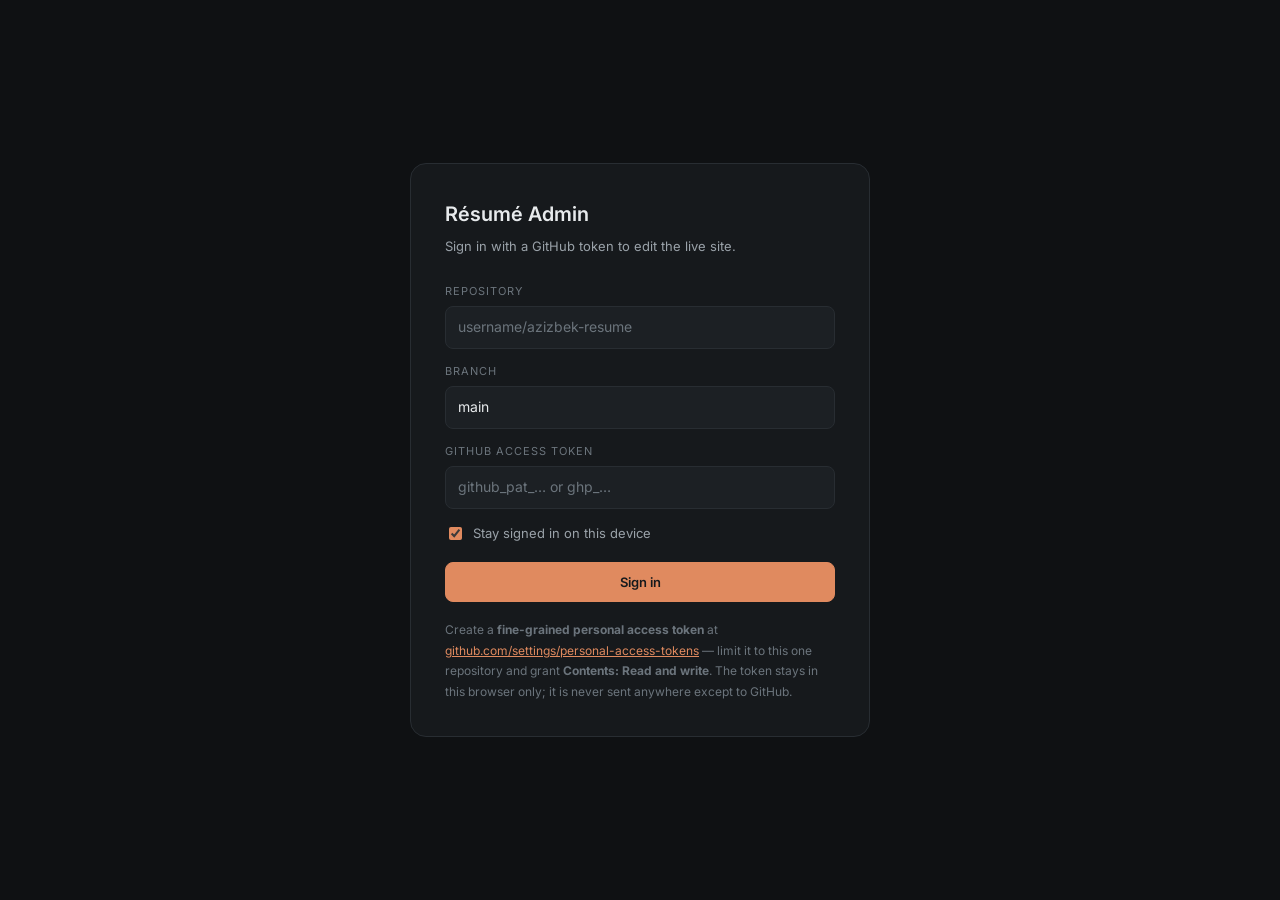
==== admin/index.html @ 7dc724ca "Résumé site: public page, admin panel, content in content.json Co-Authored-By: Claude Opus 5 <norepl" ====
<!DOCTYPE html>
<html lang="en">
<head>
<meta charset="utf-8">
<meta name="viewport" content="width=device-width, initial-scale=1">
<title>Résumé Admin</title>
<meta name="robots" content="noindex, nofollow">
<link rel="icon" href="data:image/svg+xml,<svg xmlns='http://www.w3.org/2000/svg' viewBox='0 0 100 100'><rect width='100' height='100' rx='22' fill='%23e08a5f'/><text x='50' y='70' font-size='56' font-family='monospace' fill='%2316191c' text-anchor='middle'>%E2%9A%99</text></svg>">
<link rel="preconnect" href="https://fonts.googleapis.com">
<link rel="preconnect" href="https://fonts.gstatic.com" crossorigin>
<link href="https://fonts.googleapis.com/css2?family=Inter:wght@400;500;600&display=swap" rel="stylesheet">
<link rel="stylesheet" href="admin.css">
</head>
<body>

<!-- ============ LOGIN ============ -->
<div class="gate" id="gate">
  <div class="gate-card">
    <h1>Résumé Admin</h1>
    <p class="sub">Sign in with a GitHub token to edit the live site.</p>

    <label class="f">
      <span>Repository</span>
      <input type="text" id="in-repo" class="mono" placeholder="username/azizbek-resume" autocomplete="off" spellcheck="false">
    </label>

    <label class="f">
      <span>Branch</span>
      <input type="text" id="in-branch" class="mono" value="main" autocomplete="off" spellcheck="false">
    </label>

    <label class="f">
      <span>GitHub access token</span>
      <input type="password" id="in-token" class="mono" placeholder="github_pat_… or ghp_…" autocomplete="off" spellcheck="false">
    </label>

    <label style="display:flex;align-items:center;gap:8px;font-size:13px;color:var(--ink-2);margin:4px 0 18px;cursor:pointer">
      <input type="checkbox" id="in-remember" checked style="width:auto;accent-color:var(--accent)">
      Stay signed in on this device
    </label>

    <button class="btn btn-primary btn-wide" id="btn-login">Sign in</button>
    <div class="msg" id="gate-msg"></div>

    <p class="help">
      Create a <b>fine-grained personal access token</b> at
      <a href="https://github.com/settings/personal-access-tokens/new" target="_blank" rel="noopener">github.com/settings/personal-access-tokens</a>
      — limit it to this one repository and grant <b>Contents: Read and write</b>.
      The token stays in this browser only; it is never sent anywhere except to GitHub.
    </p>
  </div>
</div>

<!-- ============ APP ============ -->
<div class="app" id="app">
  <aside class="sidebar">
    <div class="brand">
      <div class="t">Résumé Admin</div>
      <div class="r" id="brand-repo"></div>
    </div>
    <nav class="snav" id="snav"></nav>
    <div class="sfoot">
      <a class="btn btn-sm" id="btn-view" href="../index.html" target="_blank" rel="noopener">View site ↗</a>
      <button class="btn btn-sm btn-danger" id="btn-logout">Sign out</button>
    </div>
  </aside>

  <div class="content">
    <div class="topbar">
      <h2 id="pane-title">Profile</h2>
      <span class="dirty" id="dirty">● unsaved changes</span>
    </div>
    <div class="pane" id="pane"></div>
  </div>

  <div class="savebar">
    <span class="status" id="status"></span>
    <button class="btn" id="btn-reload">Discard &amp; reload</button>
    <button class="btn btn-primary" id="btn-save">Publish changes</button>
  </div>
</div>

<script src="admin.js"></script>
</body>
</html>
---- admin/admin.css ----
/* Admin console — résumé editor */
:root {
  --bg:#0f1113; --panel:#16191c; --panel-2:#1c2024; --line:#282d32;
  --ink:#e7eaec; --ink-2:#9aa2a9; --ink-3:#6b747c;
  --accent:#e08a5f; --accent-ink:#16191c;
  --ok:#4ea87b; --err:#d9634f; --warn:#d9a441;
  --sans:"Inter",-apple-system,BlinkMacSystemFont,"Segoe UI",Roboto,sans-serif;
  --mono:ui-monospace,"SF Mono",Menlo,Consolas,monospace;
  --r:10px;
  color-scheme: dark;
}
* { box-sizing:border-box; }
body { margin:0; background:var(--bg); color:var(--ink); font-family:var(--sans); font-size:14px; line-height:1.6; }
a { color:var(--accent); }
button { font:inherit; }

/* ---------- login ---------- */
.gate { min-height:100vh; display:grid; place-items:center; padding:24px; }
.gate-card { width:100%; max-width:460px; background:var(--panel); border:1px solid var(--line); border-radius:16px; padding:34px; }
.gate-card h1 { font-size:20px; margin:0 0 6px; font-weight:600; }
.gate-card .sub { color:var(--ink-2); font-size:13px; margin:0 0 26px; }
.gate-card .help { font-size:12px; color:var(--ink-3); margin:18px 0 0; line-height:1.7; }
.gate-card .help a { text-decoration:underline; }

/* ---------- fields ---------- */
label.f { display:block; margin-bottom:14px; }
label.f > span { display:block; font-size:11px; letter-spacing:.09em; text-transform:uppercase; color:var(--ink-3); margin-bottom:6px; }
input[type=text], input[type=password], input[type=number], textarea, select {
  width:100%; padding:9px 12px; background:var(--panel-2); color:var(--ink);
  border:1px solid var(--line); border-radius:8px; font:inherit; font-size:14px;
  transition:border-color .18s, background .18s;
}
input:focus, textarea:focus, select:focus { outline:none; border-color:var(--accent); background:#20252a; }
textarea { resize:vertical; min-height:76px; line-height:1.6; }
input::placeholder, textarea::placeholder { color:var(--ink-3); }
.mono { font-family:var(--mono); font-size:12.5px; }

.btn { display:inline-flex; align-items:center; justify-content:center; gap:7px; padding:9px 16px;
  border-radius:8px; border:1px solid var(--line); background:var(--panel-2); color:var(--ink);
  cursor:pointer; font-size:13px; font-weight:500; transition:all .18s; }
.btn:hover:not(:disabled) { border-color:var(--ink-3); }
.btn:disabled { opacity:.45; cursor:not-allowed; }
.btn-primary { background:var(--accent); border-color:var(--accent); color:var(--accent-ink); font-weight:600; }
.btn-primary:hover:not(:disabled) { filter:brightness(1.08); }
.btn-sm { padding:5px 10px; font-size:12px; border-radius:6px; }
.btn-danger:hover:not(:disabled) { border-color:var(--err); color:var(--err); }
.btn-wide { width:100%; }

.msg { margin-top:14px; padding:10px 13px; border-radius:8px; font-size:13px; display:none; }
.msg.show { display:block; }
.msg.err { background:rgba(217,99,79,.12); color:#f0a396; border:1px solid rgba(217,99,79,.3); }
.msg.ok  { background:rgba(78,168,123,.12); color:#8fd6b1; border:1px solid rgba(78,168,123,.3); }
.msg.warn{ background:rgba(217,164,65,.12); color:#e8c680; border:1px solid rgba(217,164,65,.3); }

/* ---------- app shell ---------- */
.app { display:none; grid-template-columns:224px 1fr; min-height:100vh; }
.app.on { display:grid; }

.sidebar { border-right:1px solid var(--line); background:var(--panel); display:flex; flex-direction:column;
  position:sticky; top:0; height:100vh; overflow-y:auto; }
.brand { padding:20px 18px; border-bottom:1px solid var(--line); }
.brand .t { font-size:14px; font-weight:600; }
.brand .r { font-family:var(--mono); font-size:11px; color:var(--ink-3); margin-top:3px; word-break:break-all; }

.snav { padding:10px; display:flex; flex-direction:column; gap:2px; flex:1; }
.snav button { display:flex; align-items:center; justify-content:space-between; gap:8px; width:100%;
  padding:8px 11px; border:0; background:transparent; color:var(--ink-2); border-radius:7px;
  cursor:pointer; text-align:left; font-size:13px; transition:all .15s; }
.snav button:hover { background:var(--panel-2); color:var(--ink); }
.snav button.active { background:var(--accent); color:var(--accent-ink); font-weight:600; }
.snav button .n { font-family:var(--mono); font-size:11px; opacity:.6; }

.sfoot { padding:12px; border-top:1px solid var(--line); display:flex; flex-direction:column; gap:8px; }

.content { min-width:0; display:flex; flex-direction:column; }
.topbar { position:sticky; top:0; z-index:5; background:rgba(15,17,19,.92); backdrop-filter:blur(8px);
  border-bottom:1px solid var(--line); padding:14px 28px; display:flex; align-items:center; gap:12px; }
.topbar h2 { margin:0; font-size:16px; font-weight:600; flex:1; }
.dirty { font-size:12px; color:var(--warn); display:none; }
.dirty.on { display:inline; }

.pane { padding:24px 28px 80px; max-width:840px; }

/* ---------- item cards ---------- */
.item { border:1px solid var(--line); border-radius:var(--r); background:var(--panel); margin-bottom:12px; overflow:hidden; }
.item-head { display:flex; align-items:center; gap:10px; padding:11px 14px; background:var(--panel-2); cursor:pointer; }
.item-head .grip { color:var(--ink-3); font-family:var(--mono); font-size:11px; min-width:20px; }
.item-head .title { flex:1; font-size:13.5px; font-weight:500; overflow:hidden; text-overflow:ellipsis; white-space:nowrap; }
.item-head .acts { display:flex; gap:5px; }
.item-body { padding:16px 14px; border-top:1px solid var(--line); display:none; }
.item.open .item-body { display:block; }
.item.open .item-head { background:var(--panel-2); }
.chev { transition:transform .2s; color:var(--ink-3); }
.item.open .chev { transform:rotate(90deg); }

.row2 { display:grid; grid-template-columns:1fr 1fr; gap:12px; }

/* ---------- list (string array) editor ---------- */
.slist { display:flex; flex-direction:column; gap:7px; }
.slist .srow { display:flex; gap:7px; align-items:flex-start; }
.slist .srow textarea { min-height:44px; }

/* ---------- image field ---------- */
.imgf { display:flex; gap:14px; align-items:flex-start; }
.imgf .prev { width:110px; height:82px; flex:none; border:1px solid var(--line); border-radius:8px;
  background:var(--panel-2); display:grid; place-items:center; overflow:hidden; color:var(--ink-3); font-size:11px; }
.imgf .prev img { width:100%; height:100%; object-fit:cover; }
.imgf .ctl { flex:1; display:flex; flex-direction:column; gap:8px; }
.hint { font-size:11.5px; color:var(--ink-3); }

.empty { padding:28px; text-align:center; color:var(--ink-3); border:1px dashed var(--line); border-radius:var(--r); font-size:13px; }

.savebar { position:fixed; bottom:0; left:224px; right:0; padding:12px 28px;
  background:rgba(15,17,19,.94); backdrop-filter:blur(8px); border-top:1px solid var(--line);
  display:flex; align-items:center; gap:12px; }
.savebar .status { font-size:12.5px; color:var(--ink-3); flex:1; }

@media (max-width:820px) {
  .app.on { grid-template-columns:1fr; }
  .sidebar { position:static; height:auto; border-right:0; border-bottom:1px solid var(--line); }
  .snav { flex-direction:row; flex-wrap:wrap; }
  .snav button { width:auto; }
  .savebar { left:0; }
  .row2 { grid-template-columns:1fr; }
  .pane { padding:18px 16px 90px; }
  .topbar { padding:12px 16px; }
}
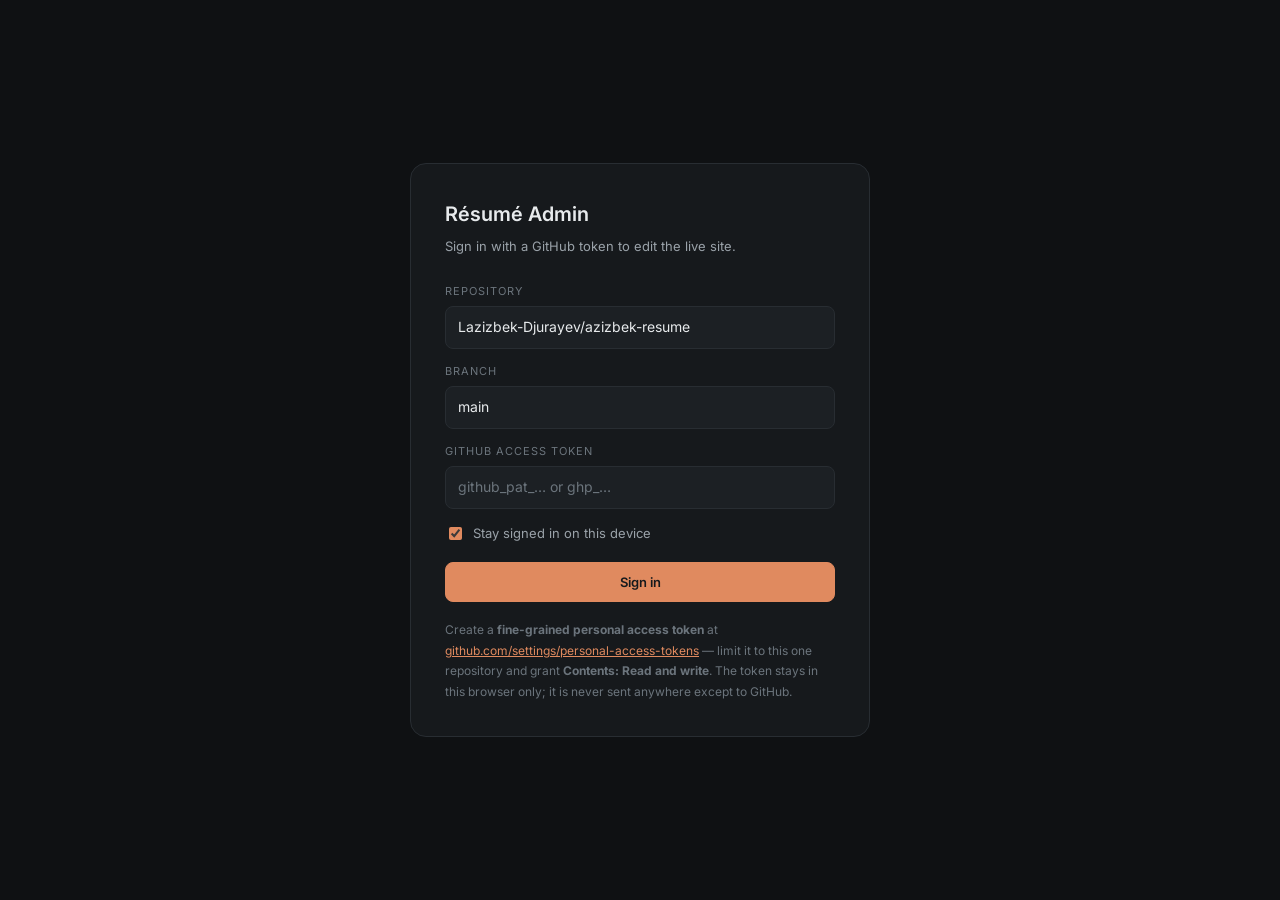
==== commit 1e79d803: "Pre-fill the repository field in the admin login Co-Authored-By: Claude Opus 5 <noreply@anthropic.co" ====
--- a/admin/index.html
+++ b/admin/index.html
@@ -21,7 +21,7 @@
 
     <label class="f">
       <span>Repository</span>
-      <input type="text" id="in-repo" class="mono" placeholder="username/azizbek-resume" autocomplete="off" spellcheck="false">
+      <input type="text" id="in-repo" class="mono" value="Lazizbek-Djurayev/azizbek-resume" placeholder="username/repository" autocomplete="off" spellcheck="false">
     </label>
 
     <label class="f">
@@ -60,7 +60,7 @@
     </div>
     <nav class="snav" id="snav"></nav>
     <div class="sfoot">
-      <a class="btn btn-sm" id="btn-view" href="../index.html" target="_blank" rel="noopener">View site ↗</a>
+      <a class="btn btn-sm" id="btn-view" href="../" target="_blank" rel="noopener">View site ↗</a>
       <button class="btn btn-sm btn-danger" id="btn-logout">Sign out</button>
     </div>
   </aside>
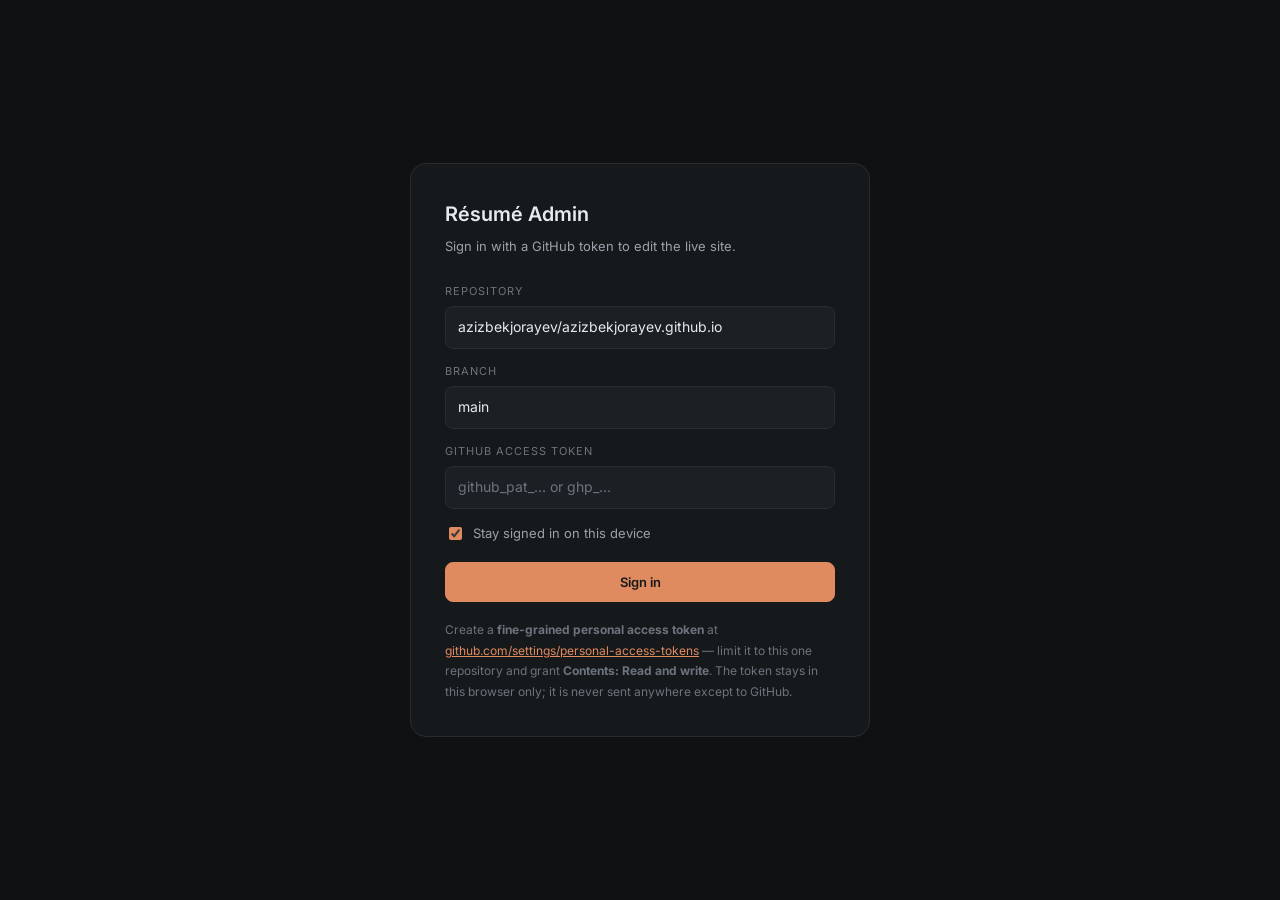
==== commit aec842cd: "Point the admin login at the renamed repository Co-Authored-By: Claude Opus 5 <noreply@anthropic.com" ====
--- a/admin/index.html
+++ b/admin/index.html
@@ -21,7 +21,7 @@
 
     <label class="f">
       <span>Repository</span>
-      <input type="text" id="in-repo" class="mono" value="Lazizbek-Djurayev/azizbek-resume" placeholder="username/repository" autocomplete="off" spellcheck="false">
+      <input type="text" id="in-repo" class="mono" value="azizbekjorayev/azizbekjorayev.github.io" placeholder="username/repository" autocomplete="off" spellcheck="false">
     </label>
 
     <label class="f">
